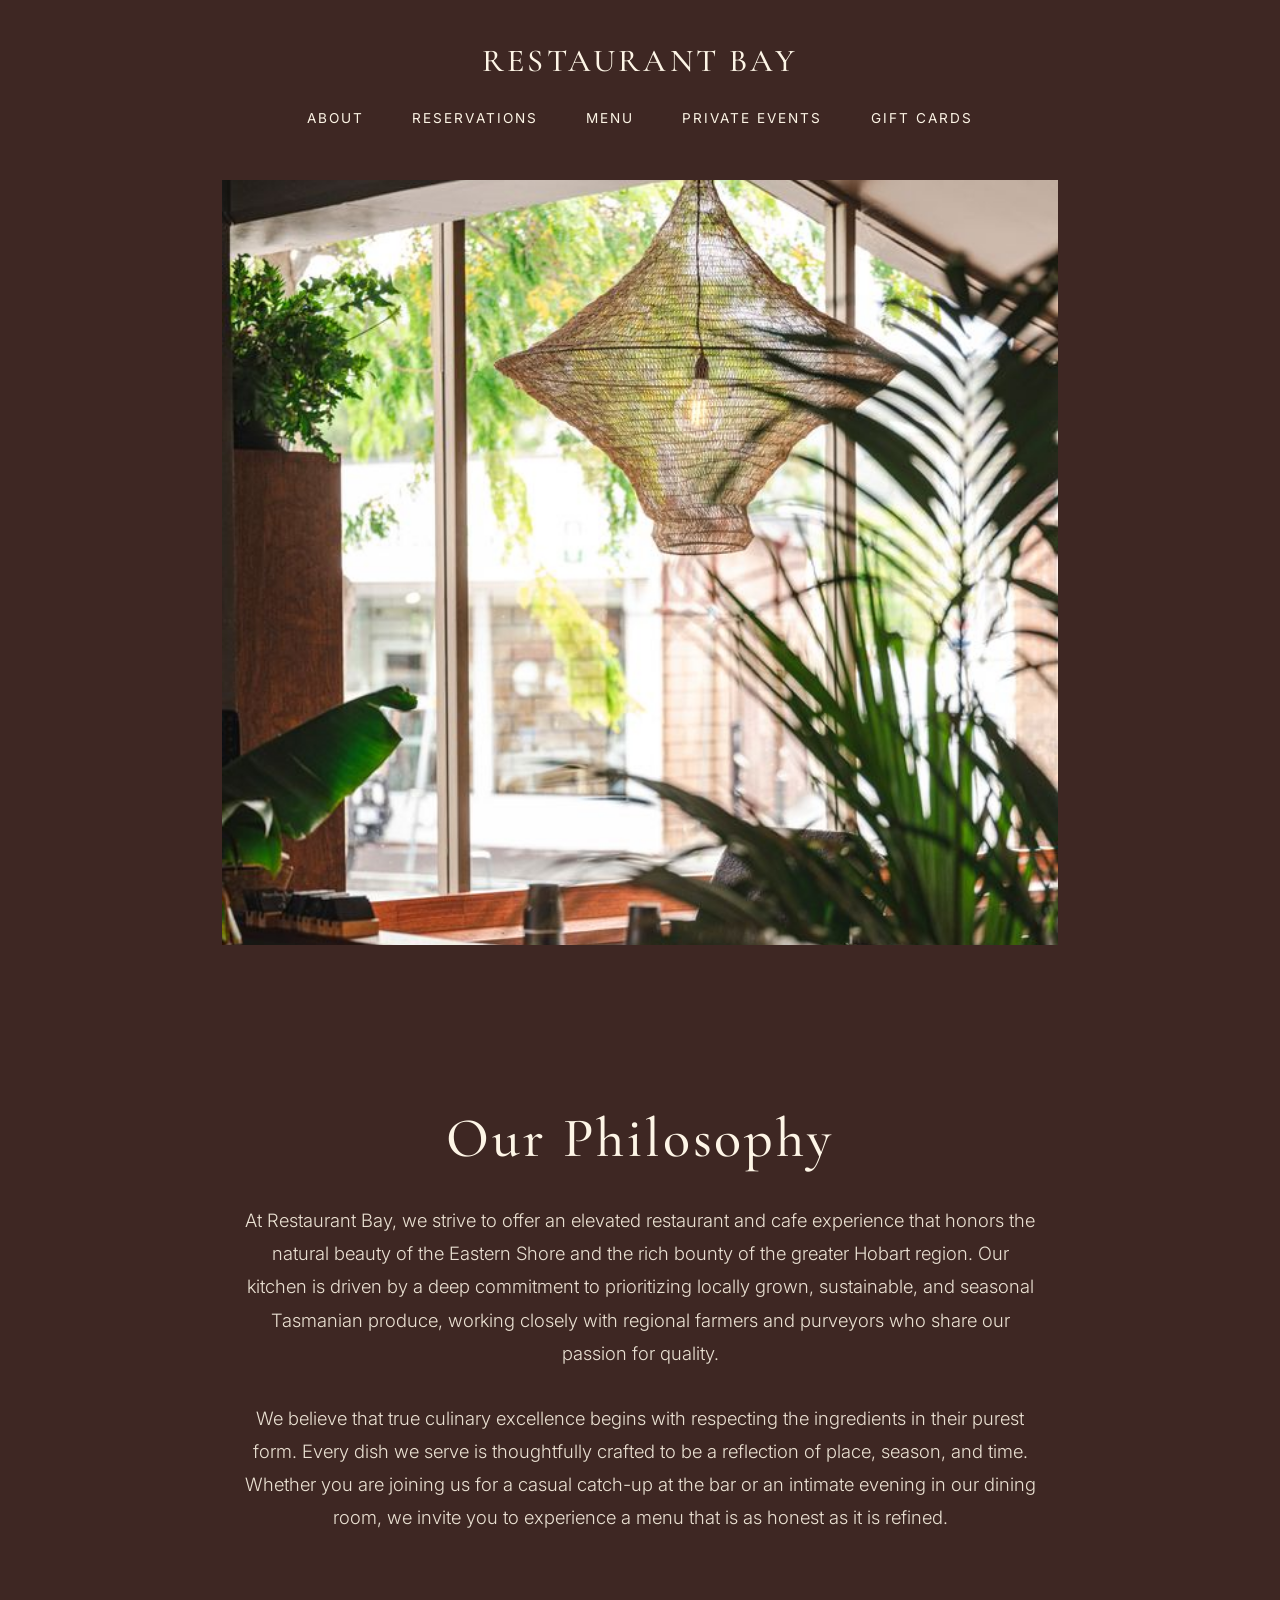
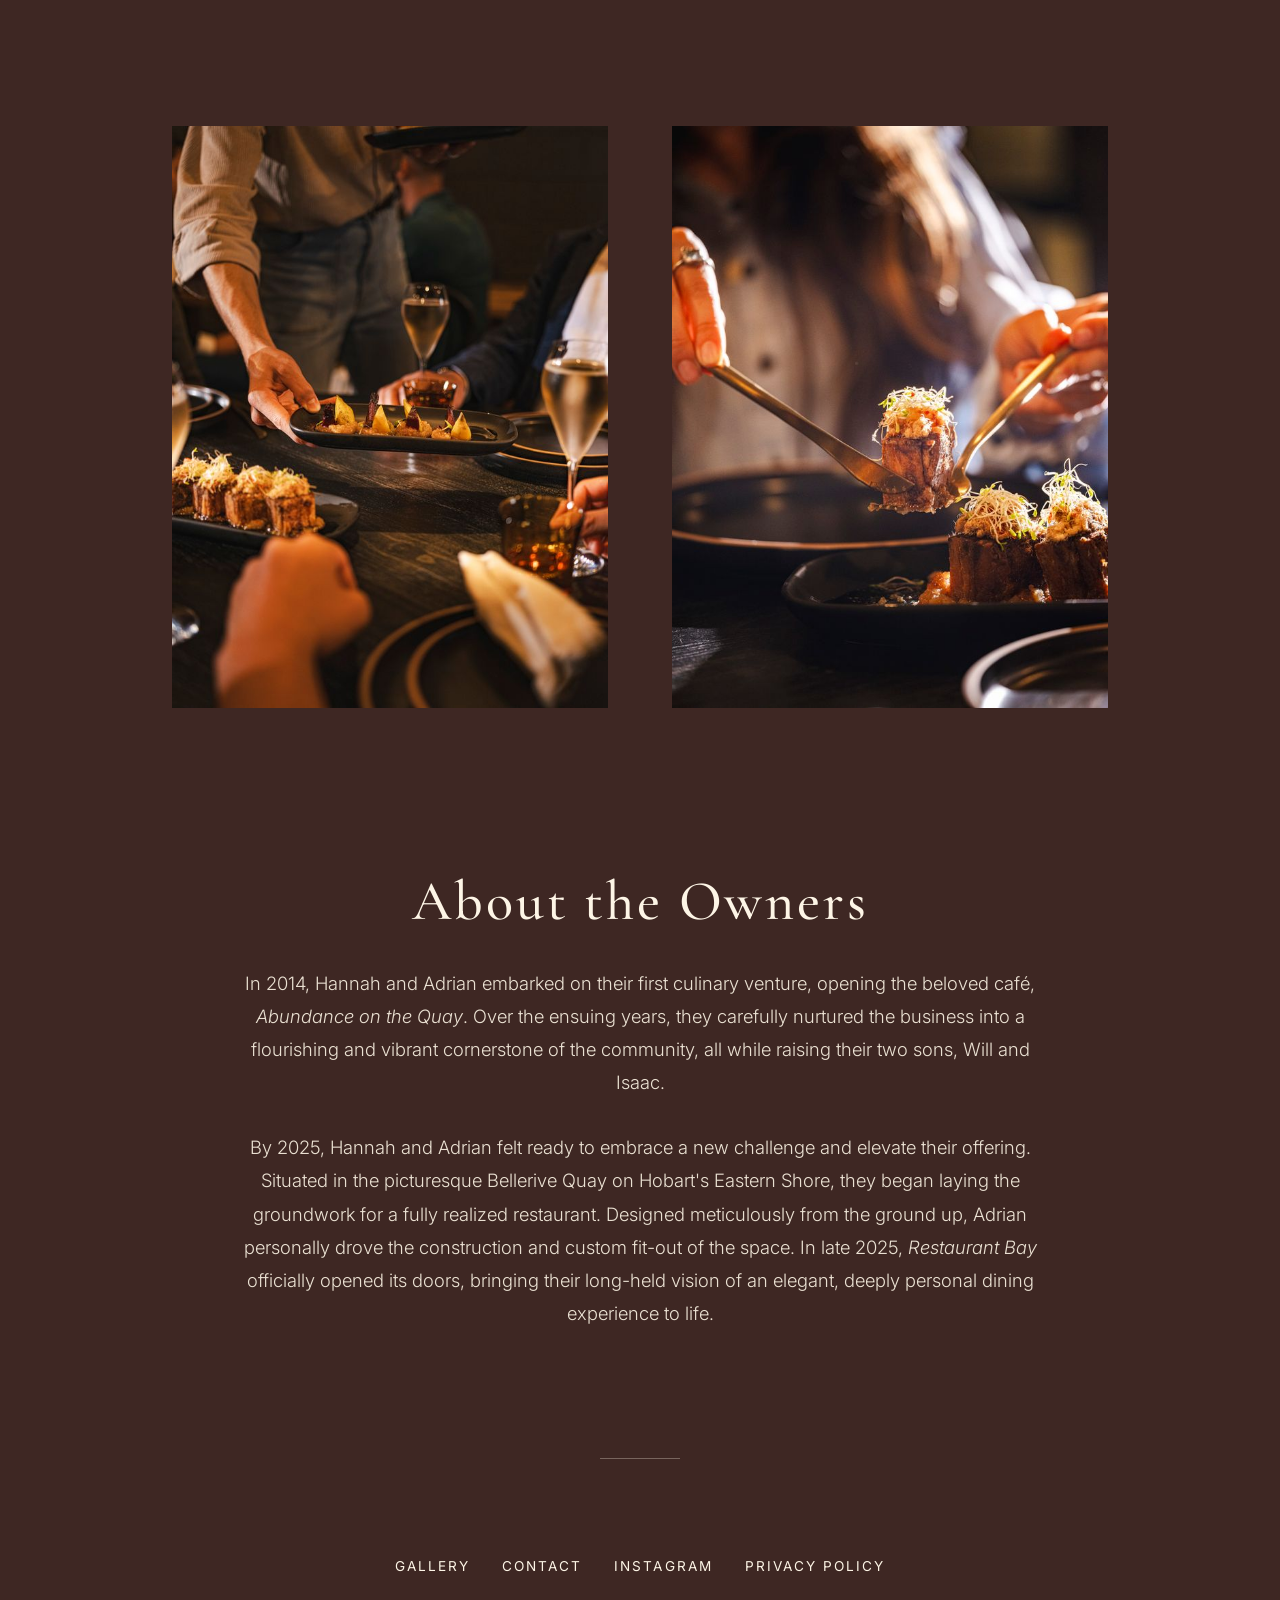
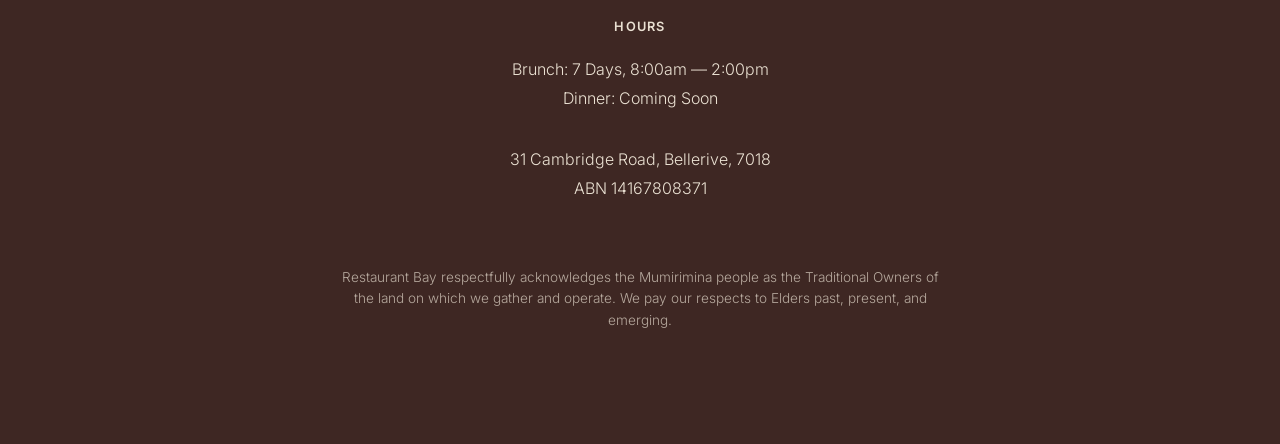
==== index.html @ 5bf1c096 "Add files via upload" ====
<!DOCTYPE html>
<html lang="en">
<head>
    <meta charset="UTF-8">
    <meta name="viewport" content="width=device-width, initial-scale=1.0">
    <title>Restaurant Bay | Cafe & Dining in Bellerive, Hobart</title>
    <meta name="description" content="Restaurant Bay offers an elevated dining and cafe experience on the Eastern Shore. Enjoy seasonal, locally sourced menus at the picturesque Bellerive Quay, Hobart.">
    <meta property="og:title" content="Restaurant Bay">
    <meta property="og:description" content="An elevated modern Australian dining and cafe experience on the Eastern Shore of Hobart.">
    <meta property="og:image" content="https://restaurantbay.com.au/images/hero.jpg">
    <meta property="og:url" content="https://restaurantbay.com.au">
    <meta property="og:type" content="website">
    <link rel="icon" type="image/svg+xml" href="images/favicon.svg">
    <link rel="stylesheet" href="styles.css">
    <link rel="preconnect" href="https://fonts.googleapis.com">
    <link rel="preconnect" href="https://fonts.gstatic.com" crossorigin>
    <link href="https://fonts.googleapis.com/css2?family=Cormorant+Garamond:wght@400;500;600&family=Inter:wght@300;400;600&display=swap" rel="stylesheet">
    <script type="application/ld+json">
    {
      "@context": "https://schema.org",
      "@type": "Restaurant",
      "name": "Restaurant Bay",
      "image": "https://restaurantbay.com.au/images/hero.jpg",
      "url": "https://restaurantbay.com.au",
      "telephone": "+61439941839",
      "address": {
        "@type": "PostalAddress",
        "streetAddress": "31 Cambridge Road",
        "addressLocality": "Bellerive",
        "addressRegion": "TAS",
        "postalCode": "7018",
        "addressCountry": "AU"
      },
      "servesCuisine": "Modern Australian",
      "priceRange": "$$$",
      "openingHoursSpecification": [
        {
          "@type": "OpeningHoursSpecification",
          "dayOfWeek": ["Monday", "Tuesday", "Wednesday", "Thursday", "Friday", "Saturday", "Sunday"],
          "opens": "08:00",
          "closes": "14:00"
        },
        {
          "@type": "OpeningHoursSpecification",
          "dayOfWeek": ["Thursday", "Friday", "Saturday"],
          "opens": "17:30",
          "closes": "21:00"
        }
      ]
    }
    </script>
</head>
<body>
    <header class="navbar fade-in">
        <a href="index.html" class="logo">RESTAURANT BAY</a>
        <nav class="nav-links">
            <a href="index.html#about">ABOUT</a>
            <a href="reservations.html">RESERVATIONS</a>
            <a href="menu.html">MENU</a>
            <a href="private-events.html">PRIVATE EVENTS</a>
            <a href="vouchers.html">GIFT CARDS</a>
        </nav>
    </header>

    <main>
        <section id="hero" class="hero fade-in">
            <img src="images/hero.jpg" alt="Elegant waterfront dining experience at Restaurant Bay in Bellerive, Hobart" class="hero-img">
        </section>

        <section id="about" class="single-column fade-in-up">
            <div class="text-block">
                <h2>Our Philosophy</h2>
                <p>At Restaurant Bay, we strive to offer an elevated restaurant and cafe experience that honors the natural beauty of the Eastern Shore and the rich bounty of the greater Hobart region. Our kitchen is driven by a deep commitment to prioritizing locally grown, sustainable, and seasonal Tasmanian produce, working closely with regional farmers and purveyors who share our passion for quality.</p>
                <p>We believe that true culinary excellence begins with respecting the ingredients in their purest form. Every dish we serve is thoughtfully crafted to be a reflection of place, season, and time. Whether you are joining us for a casual catch-up at the bar or an intimate evening in our dining room, we invite you to experience a menu that is as honest as it is refined.</p>
            </div>
        </section>

        <section class="image-break fade-in-up">
            <img src="images/about1.jpg" alt="Warm and inviting dining room interior at Restaurant Bay on the Eastern Shore" class="portrait-img">
            <img src="images/about2.jpg" alt="Close up detail of beautifully plated modern Australian cuisine at Restaurant Bay" class="portrait-img">
        </section>

        <section id="about-owners" class="single-column fade-in-up">
            <div class="text-block">
                <h2>About the Owners</h2>
                <p>In 2014, Hannah and Adrian embarked on their first culinary venture, opening the beloved café, <em>Abundance on the Quay</em>. Over the ensuing years, they carefully nurtured the business into a flourishing and vibrant cornerstone of the community, all while raising their two sons, Will and Isaac.</p>
                <p>By 2025, Hannah and Adrian felt ready to embrace a new challenge and elevate their offering. Situated in the picturesque Bellerive Quay on Hobart's Eastern Shore, they began laying the groundwork for a fully realized restaurant. Designed meticulously from the ground up, Adrian personally drove the construction and custom fit-out of the space. In late 2025, <em>Restaurant Bay</em> officially opened its doors, bringing their long-held vision of an elegant, deeply personal dining experience to life.</p>
                
            </div>
        </section>

    </main>

    <footer id="contact" class="footer fade-in-up">
        <div class="footer-minimal">
            <nav class="footer-nav">
                <a href="gallery.html">Gallery</a>
                <a href="contact.html">Contact</a>
                <a href="https://www.instagram.com/bay_by_abundance/" target="_blank">Instagram</a>
                <a href="privacy.html">Privacy Policy</a>
            </nav>
            <div style="margin-bottom: 2rem;">
                <p><strong>Hours</strong></p>
                <p>Brunch: 7 Days, 8:00am — 2:00pm<br>
                Dinner: Coming Soon</p>
            </div>
            <p>31 Cambridge Road, Bellerive, 7018<br>
            ABN 14167808371</p>
            <p style="margin-top: 4rem; font-size: 0.85rem; opacity: 0.7; max-width: 600px; margin-left: auto; margin-right: auto; line-height: 1.6;">Restaurant Bay respectfully acknowledges the Mumirimina people as the Traditional Owners of the land on which we gather and operate. We pay our respects to Elders past, present, and emerging.</p>
        </div>
    </footer>

    <script src="script.js"></script>
</body>
</html>
---- styles.css ----
:root {
    --bg-color: #3e2723; /* Chocolate brown */
    --text-color: #fdf5e6; /* Warm cream/beige */
    --font-family-body: 'Inter', sans-serif;
    --font-family-heading: 'Cormorant Garamond', serif;
    --transition-speed: 0.3s;
}

* {
    margin: 0;
    padding: 0;
    box-sizing: border-box;
}

body {
    background-color: var(--bg-color);
    color: var(--text-color);
    font-family: var(--font-family-body);
    line-height: 1.8;
    -webkit-font-smoothing: antialiased;
    -moz-osx-font-smoothing: grayscale;
}

a {
    color: var(--text-color);
    text-decoration: none;
    position: relative;
}

/* Typography */
h1, h2, h3, h4, .logo {
    font-family: var(--font-family-heading);
    font-weight: 500;
    letter-spacing: 0.05em;
    margin-bottom: 2rem;
}

.logo {
    font-size: 2rem;
    margin-bottom: 1rem;
    letter-spacing: 0.1em;
    text-transform: uppercase;
}

h2 {
    font-size: 3.5rem;
    line-height: 1.2;
}

h3 {
    font-size: 2rem;
}

p {
    margin-bottom: 2rem;
    font-size: 1.15rem;
    font-weight: 300;
    color: rgba(253, 245, 230, 0.9);
}

/* Navbar */
.navbar {
    display: flex;
    flex-direction: column;
    align-items: center;
    justify-content: center;
    padding: 2rem 4rem;
    position: absolute;
    top: 0;
    width: 100%;
    z-index: 100;
    background: transparent;
}

.nav-links {
    display: flex;
    gap: 3rem;
}

.nav-links a {
    font-size: 0.85rem;
    letter-spacing: 0.15em;
    text-transform: uppercase;
    font-weight: 400;
}

.nav-links a::after {
    content: '';
    position: absolute;
    width: 0;
    height: 1px;
    bottom: -4px;
    left: 0;
    background-color: var(--text-color);
    transition: width var(--transition-speed) ease;
}

.nav-links a:hover::after {
    width: 100%;
}

/* Hero Section */
.hero {
    padding-top: 180px;
    display: flex;
    align-items: center;
    justify-content: center;
    position: relative;
    padding-bottom: 4rem;
}

.hero-img {
    width: 100%;
    max-width: 900px;
    height: 85vh;
    object-fit: cover;
    object-position: center 15%;
    padding: 0 2rem;
}

/* Single Column Layout (Gimlet Style) */
.single-column {
    padding: 6rem 2rem;
    display: flex;
    justify-content: center;
    text-align: center;
}

.text-block {
    max-width: 800px;
    width: 100%;
}

/* Menu Layout */
.menu-section {
    max-width: 800px;
    margin: 5rem auto;
    text-align: left;
}

.menu-category-title {
    text-align: center;
    font-size: 2.2rem;
    margin-bottom: 3rem;
    letter-spacing: 0.1em;
    font-weight: 400;
}

.menu-item {
    margin-bottom: 2rem;
}

.menu-item-header {
    display: flex;
    justify-content: space-between;
    align-items: baseline;
    border-bottom: 1px dotted rgba(253, 245, 230, 0.3);
    margin-bottom: 0.5rem;
    padding-bottom: 0.2rem;
}

.menu-item-title {
    font-family: 'Cormorant Garamond', serif;
    font-size: 1.4rem;
    font-weight: 500;
}

.menu-item-price {
    font-family: 'Inter', sans-serif;
    font-size: 1.1rem;
}

.menu-item-desc {
    font-size: 0.95rem;
    opacity: 0.8;
    margin: 0;
    line-height: 1.5;
}

.menu-sides {
    margin-top: 4rem;
    text-align: center;
    font-size: 0.95rem;
    opacity: 0.8;
    line-height: 1.8;
}

/* Image Breaks */
.image-break {
    display: grid;
    grid-template-columns: 1fr 1fr;
    gap: 4rem;
    max-width: 1000px;
    margin: 0 auto;
    padding: 4rem 2rem;
}

.portrait-img {
    width: 100%;
    aspect-ratio: 3 / 4;
    object-fit: cover;
    display: block;
}

/* Centered Sections */
.centered-section {
    padding: 8rem 2rem;
    text-align: center;
    max-width: 800px;
    margin: 0 auto;
}

/* Contact Block */
.contact-block {
    margin-top: 4rem;
}

/* Button */
.btn {
    display: inline-block;
    padding: 1rem 3rem;
    border: 1px solid var(--text-color);
    text-transform: uppercase;
    letter-spacing: 0.15em;
    font-size: 0.85rem;
    transition: all var(--transition-speed) ease;
    margin-top: 2rem;
    font-family: var(--font-family-body);
}

.btn:hover {
    background-color: var(--text-color);
    color: var(--bg-color);
}

/* Footer */
.footer {
    padding: 6rem 2rem;
    text-align: center;
    position: relative;
}

.footer::before {
    content: '';
    position: absolute;
    top: 0;
    left: 50%;
    transform: translateX(-50%);
    width: 80px;
    height: 1px;
    background-color: rgba(253, 245, 230, 0.3);
}

.footer-minimal {
    max-width: 800px;
    margin: 0 auto;
}

.footer-minimal p {
    font-size: 1rem;
    margin-bottom: 1rem;
}

.footer-minimal strong {
    font-weight: 600;
    text-transform: uppercase;
    font-size: 0.8rem;
    letter-spacing: 0.1em;
}

.social-links-footer {
    margin-top: 3rem;
}

.social-links-footer a {
    text-transform: uppercase;
    letter-spacing: 0.15em;
    font-size: 0.85rem;
}

.footer-nav {
    display: flex;
    justify-content: center;
    gap: 2rem;
    margin-bottom: 2rem;
    flex-wrap: wrap;
}

.footer-nav a {
    text-transform: uppercase;
    letter-spacing: 0.15em;
    font-size: 0.85rem;
    font-weight: 400;
}

.footer-nav a::after {
    content: '';
    position: absolute;
    width: 0;
    height: 1px;
    bottom: -4px;
    left: 0;
    background-color: var(--text-color);
    transition: width var(--transition-speed) ease;
}

.footer-nav a:hover::after {
    width: 100%;
}

/* Gallery Grid */
.gallery-grid {
    display: grid;
    grid-template-columns: repeat(auto-fill, minmax(300px, 1fr));
    gap: 2rem;
    padding: 2rem;
    max-width: 1200px;
    margin: 0 auto;
}

.gallery-item {
    width: 100%;
    aspect-ratio: 1 / 1;
    object-fit: cover;
    transition: transform var(--transition-speed) ease;
    cursor: pointer;
}

.gallery-item:hover {
    transform: scale(1.02);
}

/* Map Container */
.map-container {
    width: 100%;
    height: 400px;
    margin-top: 3rem;
    border: 1px solid rgba(253, 245, 230, 0.2);
}

.map-container iframe {
    width: 100%;
    height: 100%;
    border: none;
}

/* Animations */
.fade-in {
    opacity: 0;
    animation: fadeIn 1.5s ease forwards;
}

.fade-in-up {
    opacity: 0;
    transform: translateY(30px);
    transition: opacity 1.2s ease, transform 1.2s ease;
}

.fade-in-up.visible {
    opacity: 1;
    transform: translateY(0);
}

@keyframes fadeIn {
    from { opacity: 0; }
    to { opacity: 1; }
}

/* Landscape Image */
.landscape-img {
    width: 100%;
    max-height: 60vh;
    object-fit: contain;
    max-width: 800px;
    margin: 3rem auto;
    display: block;
}

/* Modal Popup */
.modal {
    display: none;
    position: fixed;
    top: 0;
    left: 0;
    width: 100%;
    height: 100%;
    background-color: rgba(0, 0, 0, 0.8);
    z-index: 1000;
    justify-content: center;
    align-items: center;
}

.modal.active {
    display: flex;
    animation: fadeIn 0.3s ease;
}

.modal-content {
    background-color: var(--bg-color);
    padding: 2rem;
    width: 90%;
    max-width: 600px;
    border: 1px solid rgba(253, 245, 230, 0.2);
    position: relative;
    max-height: 90vh;
    overflow-y: auto;
}

.close-modal {
    position: absolute;
    top: 1rem;
    right: 1.5rem;
    font-size: 2rem;
    color: var(--text-color);
    cursor: pointer;
    font-family: var(--font-family-body);
}

/* Form Styles */
.custom-form {
    max-width: 600px;
    margin: 3rem auto;
    text-align: left;
}

.form-group {
    margin-bottom: 2rem;
}

.form-group label {
    display: block;
    margin-bottom: 0.5rem;
    font-size: 0.9rem;
    letter-spacing: 0.05em;
    text-transform: uppercase;
}

.form-control {
    width: 100%;
    padding: 1rem;
    background: transparent;
    border: 1px solid rgba(253, 245, 230, 0.3);
    color: var(--text-color);
    font-family: var(--font-family-body);
    font-size: 1rem;
    transition: border-color var(--transition-speed) ease;
}

.form-control:focus {
    outline: none;
    border-color: var(--text-color);
}

.form-control::placeholder {
    color: rgba(253, 245, 230, 0.4);
}

select.form-control {
    appearance: none;
    -webkit-appearance: none;
    -moz-appearance: none;
    background-image: url('data:image/svg+xml;utf8,<svg fill="%23fdf5e6" height="24" viewBox="0 0 24 24" width="24" xmlns="http://www.w3.org/2000/svg"><path d="M7 10l5 5 5-5z"/><path d="M0 0h24v24H0z" fill="none"/></svg>');
    background-repeat: no-repeat;
    background-position: right 1rem center;
}

select.form-control option {
    background-color: #3e2723;
    color: #fdf5e6;
}

/* Responsive Design */
@media (max-width: 900px) {
    h2 {
        font-size: 2.5rem;
    }
    
    .single-column {
        padding: 6rem 1.5rem;
    }
    
    .image-break {
        grid-template-columns: 1fr;
        padding: 2rem 1.5rem;
        gap: 2rem;
    }

    .navbar {
        padding: 1.5rem 1rem;
    }

    .logo {
        font-size: 1.6rem;
        margin-bottom: 0.8rem;
    }

    .nav-links {
        gap: 0.8rem 1.2rem;
        flex-wrap: wrap;
        justify-content: center;
    }

    .nav-links a {
        font-size: 0.75rem;
        letter-spacing: 0.1em;
    }
}
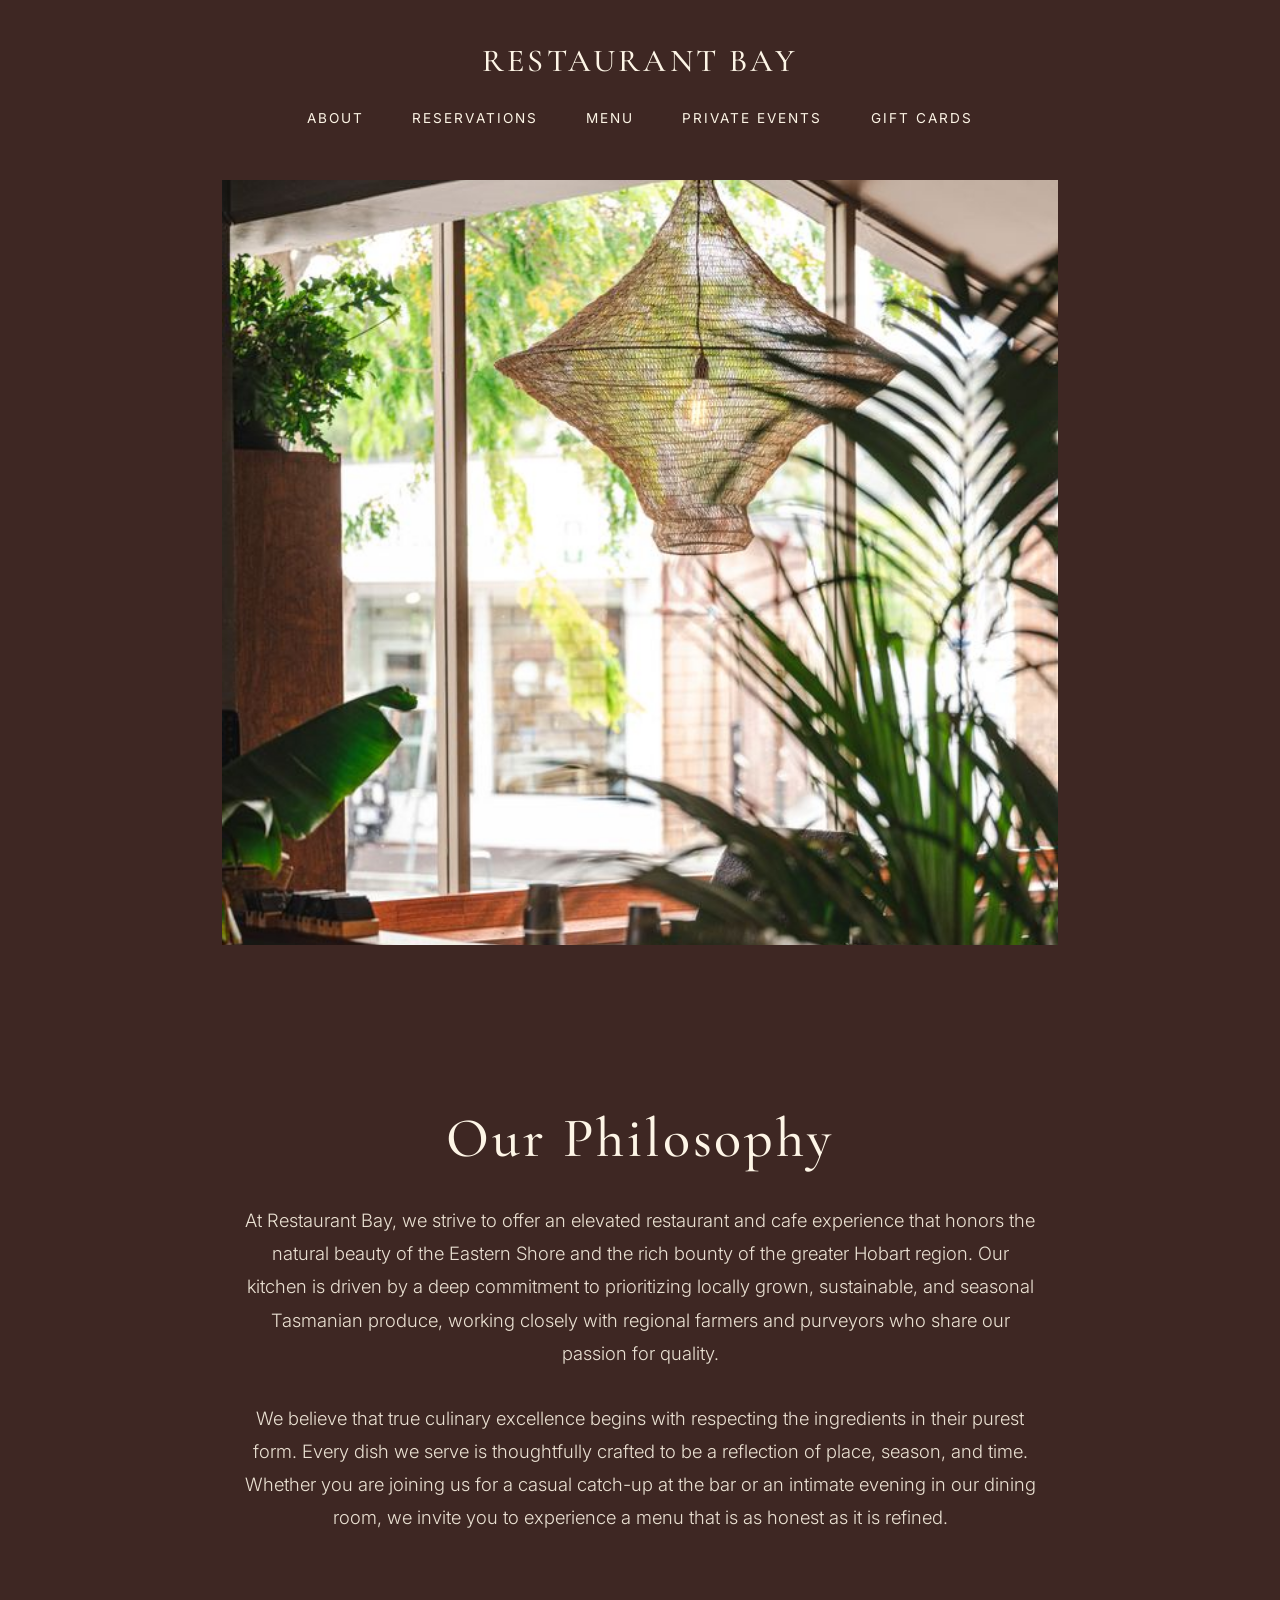
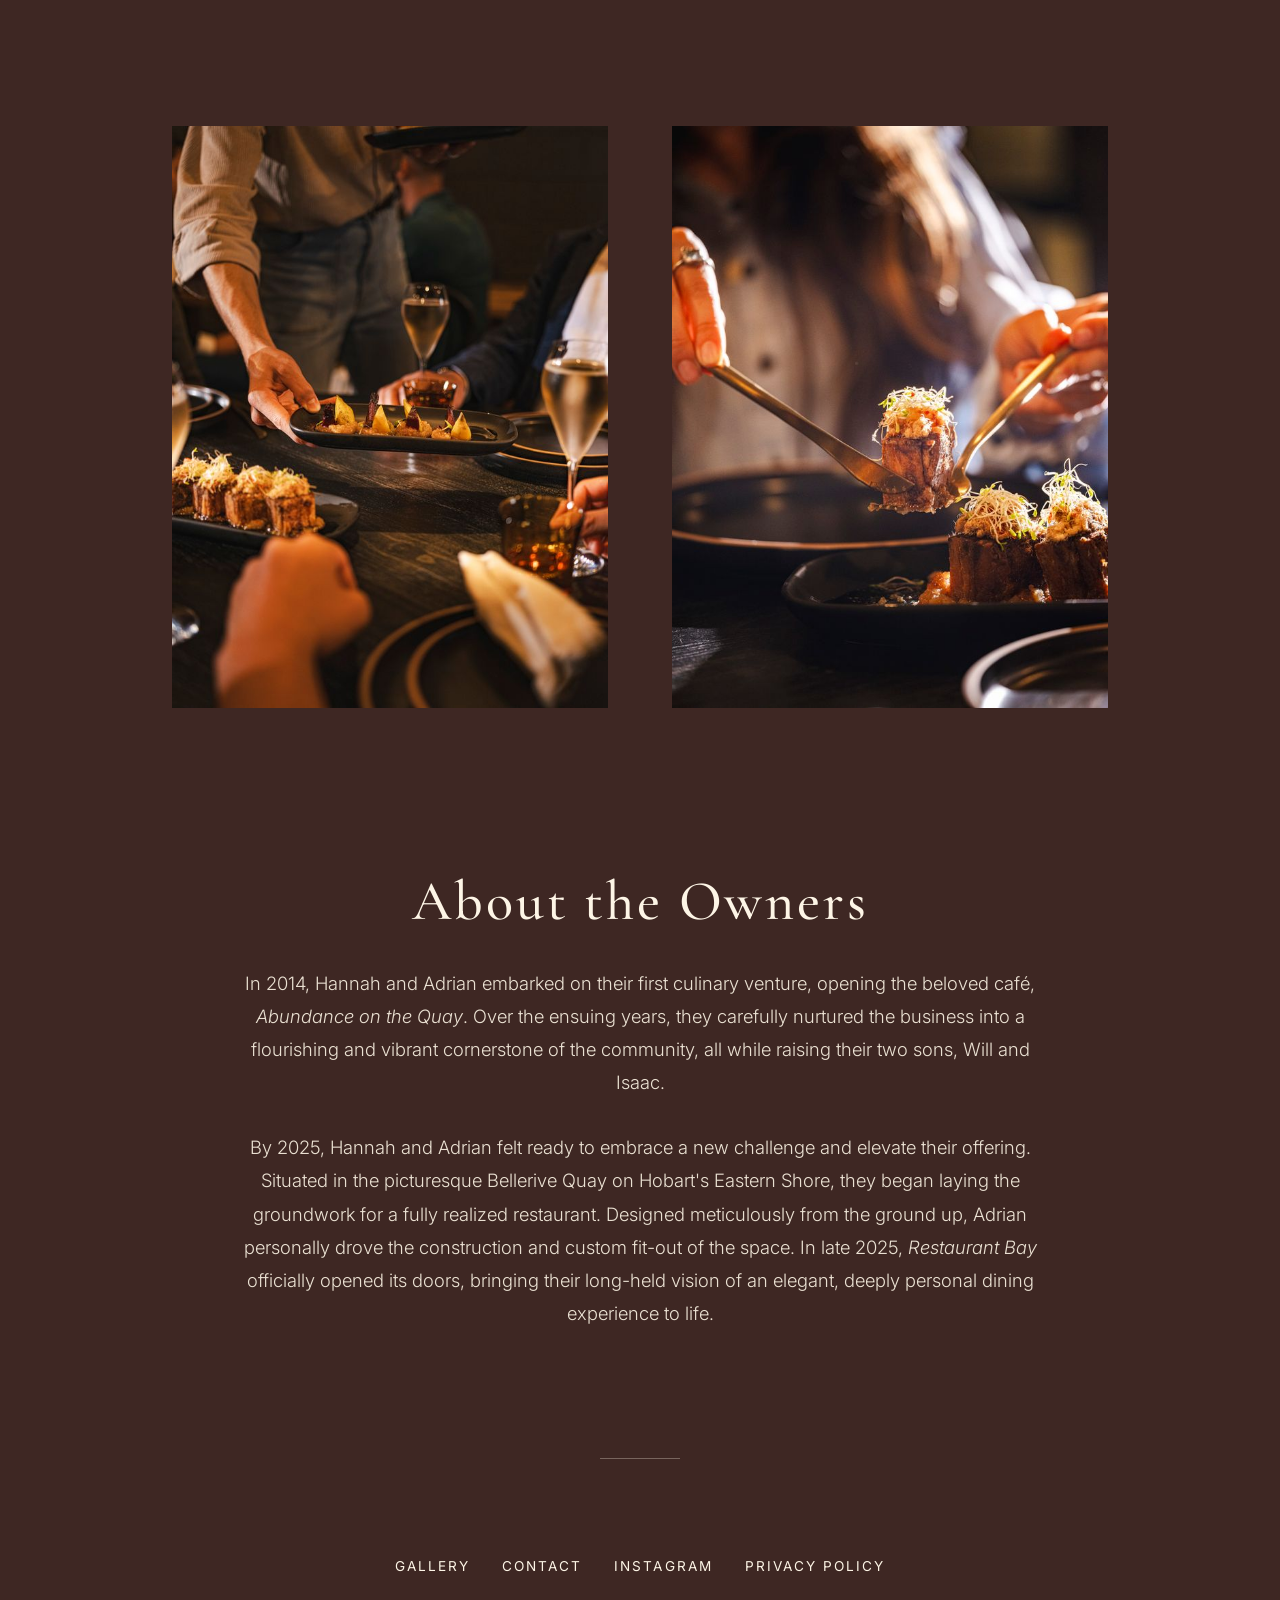
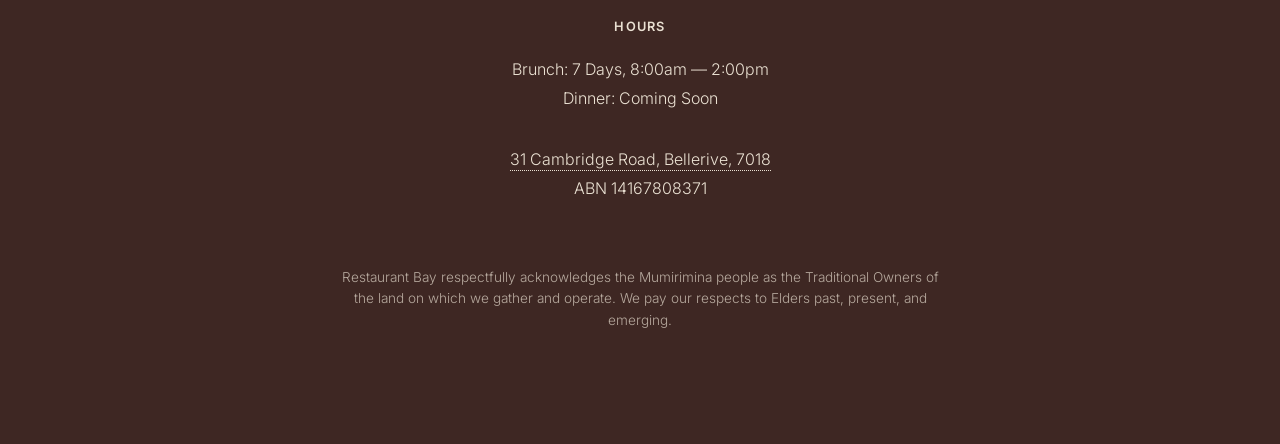
==== commit b47d6a1b: "Add files via upload" ====
--- a/index.html
+++ b/index.html
@@ -2,8 +2,9 @@
 <html lang="en">
 <head>
     <meta charset="UTF-8">
-    <meta name="viewport" content="width=device-width, initial-scale=1.0">
     <title>Restaurant Bay | Cafe & Dining in Bellerive, Hobart</title>
+    <link rel="canonical" href="https://restaurantbay.com.au/">
+    <link rel="preload" as="image" href="images/hero.jpg">
     <meta name="description" content="Restaurant Bay offers an elevated dining and cafe experience on the Eastern Shore. Enjoy seasonal, locally sourced menus at the picturesque Bellerive Quay, Hobart.">
     <meta property="og:title" content="Restaurant Bay">
     <meta property="og:description" content="An elevated modern Australian dining and cafe experience on the Eastern Shore of Hobart.">
@@ -15,6 +16,15 @@
     <link rel="preconnect" href="https://fonts.googleapis.com">
     <link rel="preconnect" href="https://fonts.gstatic.com" crossorigin>
     <link href="https://fonts.googleapis.com/css2?family=Cormorant+Garamond:wght@400;500;600&family=Inter:wght@300;400;600&display=swap" rel="stylesheet">
+    <!-- Google tag (gtag.js) -->
+    <script async src="https://www.googletagmanager.com/gtag/js?id=G-ELLNGBX186"></script>
+    <script>
+      window.dataLayer = window.dataLayer || [];
+      function gtag(){dataLayer.push(arguments);}
+      gtag('js', new Date());
+
+      gtag('config', 'G-ELLNGBX186');
+    </script>
     <script type="application/ld+json">
     {
       "@context": "https://schema.org",
@@ -76,8 +86,8 @@
         </section>
 
         <section class="image-break fade-in-up">
-            <img src="images/about1.jpg" alt="Warm and inviting dining room interior at Restaurant Bay on the Eastern Shore" class="portrait-img">
-            <img src="images/about2.jpg" alt="Close up detail of beautifully plated modern Australian cuisine at Restaurant Bay" class="portrait-img">
+            <img src="images/about1.jpg" alt="Warm and inviting dining room interior at Restaurant Bay on the Eastern Shore" class="portrait-img" loading="lazy">
+            <img src="images/about2.jpg" alt="Close up detail of beautifully plated modern Australian cuisine at Restaurant Bay" class="portrait-img" loading="lazy">
         </section>
 
         <section id="about-owners" class="single-column fade-in-up">
@@ -104,7 +114,7 @@
                 <p>Brunch: 7 Days, 8:00am — 2:00pm<br>
                 Dinner: Coming Soon</p>
             </div>
-            <p>31 Cambridge Road, Bellerive, 7018<br>
+            <p><a href="https://www.google.com/maps/search/?api=1&query=31+Cambridge+Road,+Bellerive,+TAS+7018" target="_blank" style="color: inherit; text-decoration: none; border-bottom: 1px dotted currentColor; padding-bottom: 1px; transition: opacity 0.2s;" onmouseover="this.style.opacity='0.7'" onmouseout="this.style.opacity='1'">31 Cambridge Road, Bellerive, 7018</a><br>
             ABN 14167808371</p>
             <p style="margin-top: 4rem; font-size: 0.85rem; opacity: 0.7; max-width: 600px; margin-left: auto; margin-right: auto; line-height: 1.6;">Restaurant Bay respectfully acknowledges the Mumirimina people as the Traditional Owners of the land on which we gather and operate. We pay our respects to Elders past, present, and emerging.</p>
         </div>
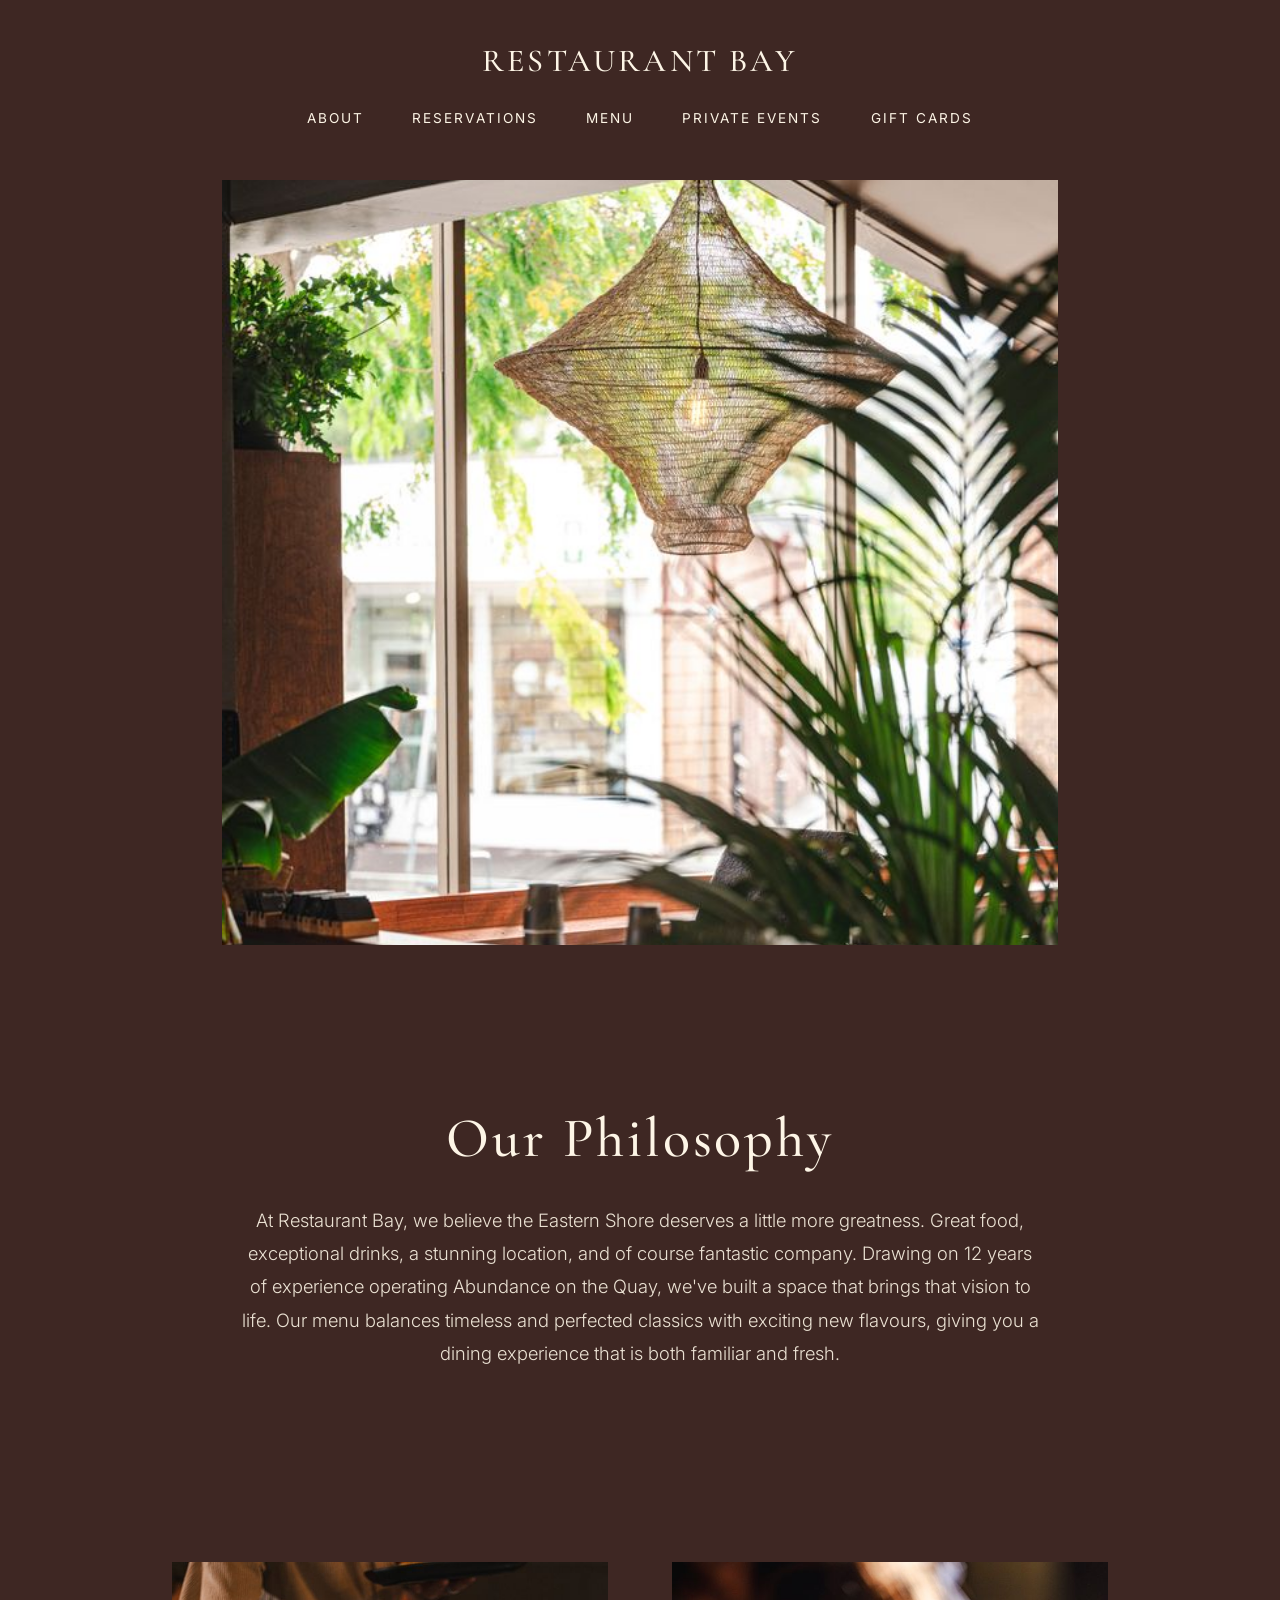
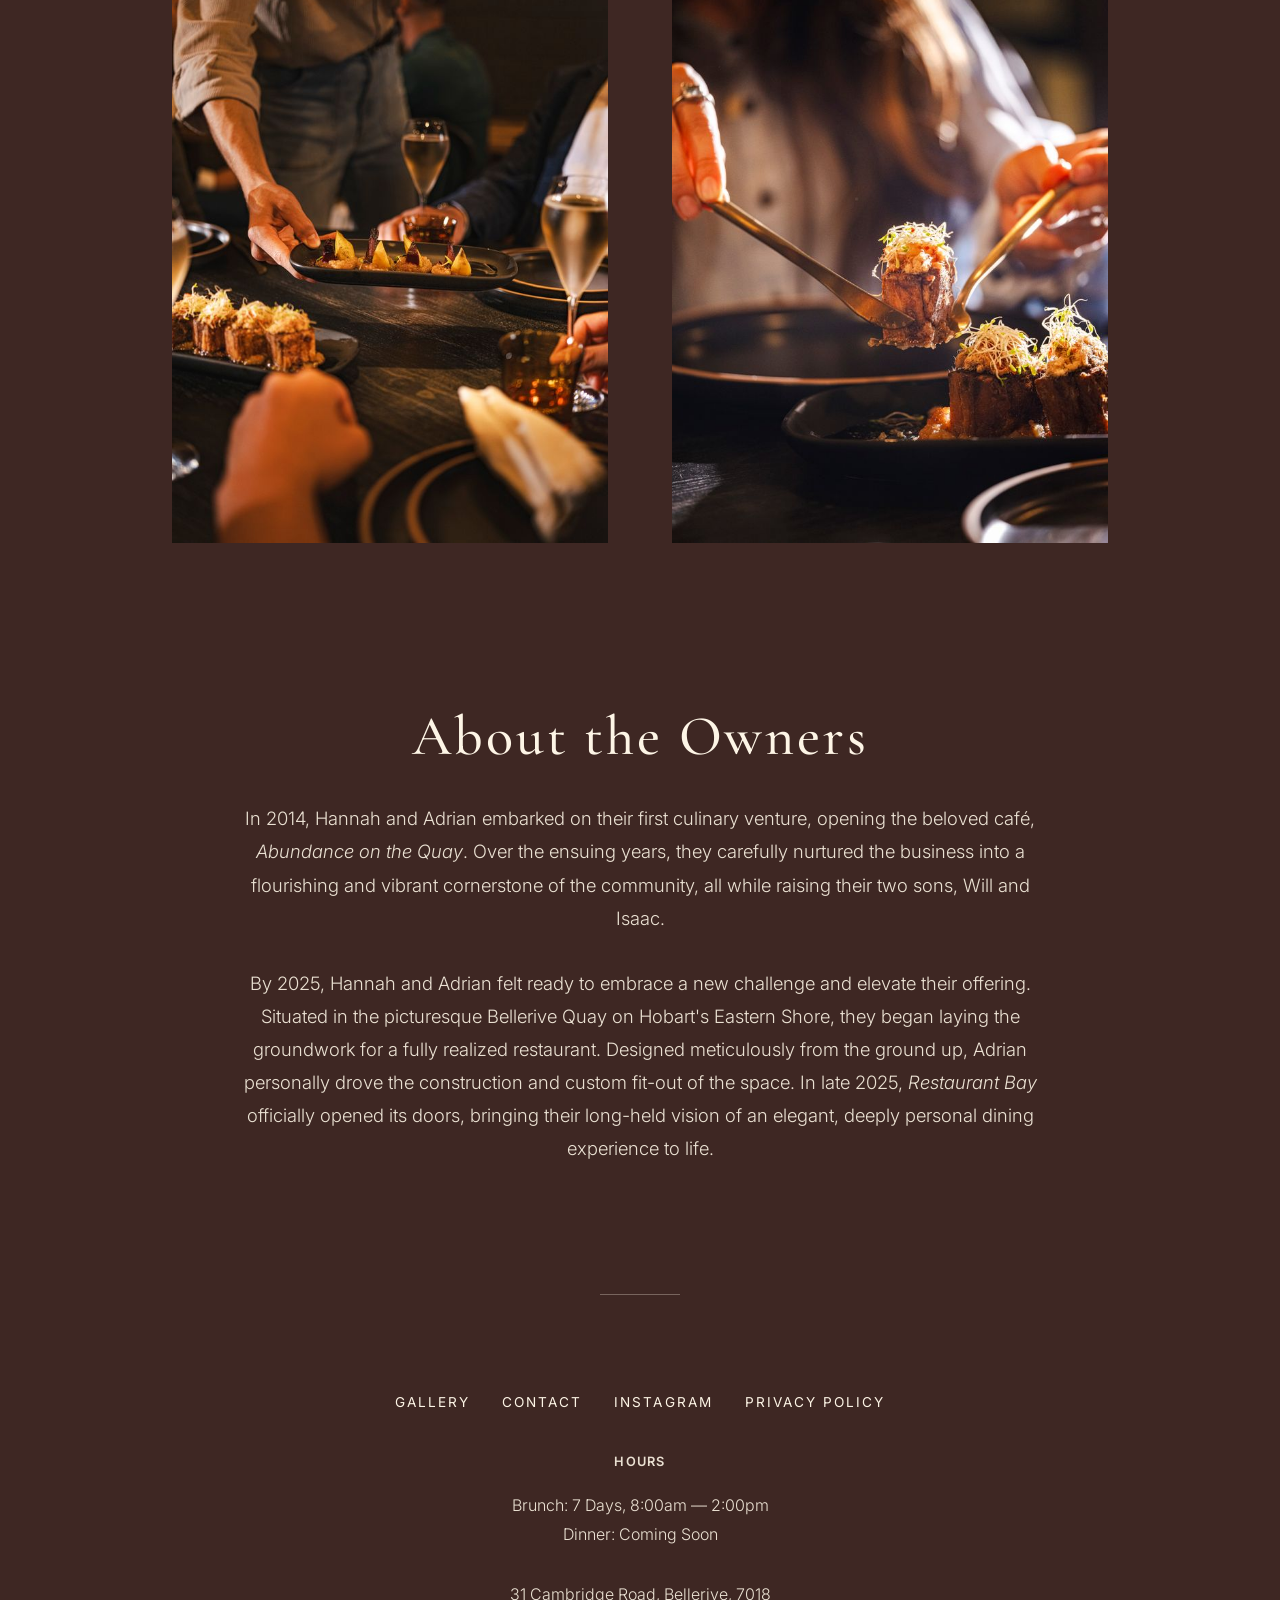
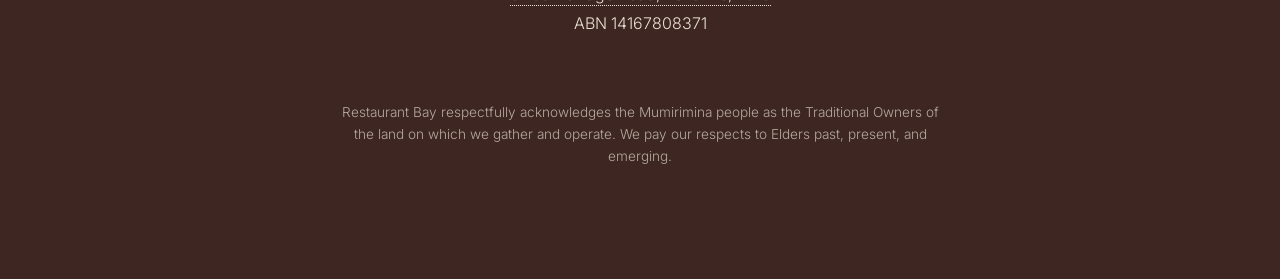
==== commit 4f0f37c6: "Add files via upload" ====
--- a/index.html
+++ b/index.html
@@ -80,8 +80,7 @@
         <section id="about" class="single-column fade-in-up">
             <div class="text-block">
                 <h2>Our Philosophy</h2>
-                <p>At Restaurant Bay, we strive to offer an elevated restaurant and cafe experience that honors the natural beauty of the Eastern Shore and the rich bounty of the greater Hobart region. Our kitchen is driven by a deep commitment to prioritizing locally grown, sustainable, and seasonal Tasmanian produce, working closely with regional farmers and purveyors who share our passion for quality.</p>
-                <p>We believe that true culinary excellence begins with respecting the ingredients in their purest form. Every dish we serve is thoughtfully crafted to be a reflection of place, season, and time. Whether you are joining us for a casual catch-up at the bar or an intimate evening in our dining room, we invite you to experience a menu that is as honest as it is refined.</p>
+                <p>At Restaurant Bay, we believe the Eastern Shore deserves a little more greatness. Great food, exceptional drinks, a stunning location, and of course fantastic company. Drawing on 12 years of experience operating Abundance on the Quay, we've built a space that brings that vision to life. Our menu balances timeless and perfected classics with exciting new flavours, giving you a dining experience that is both familiar and fresh.</p>
             </div>
         </section>
 
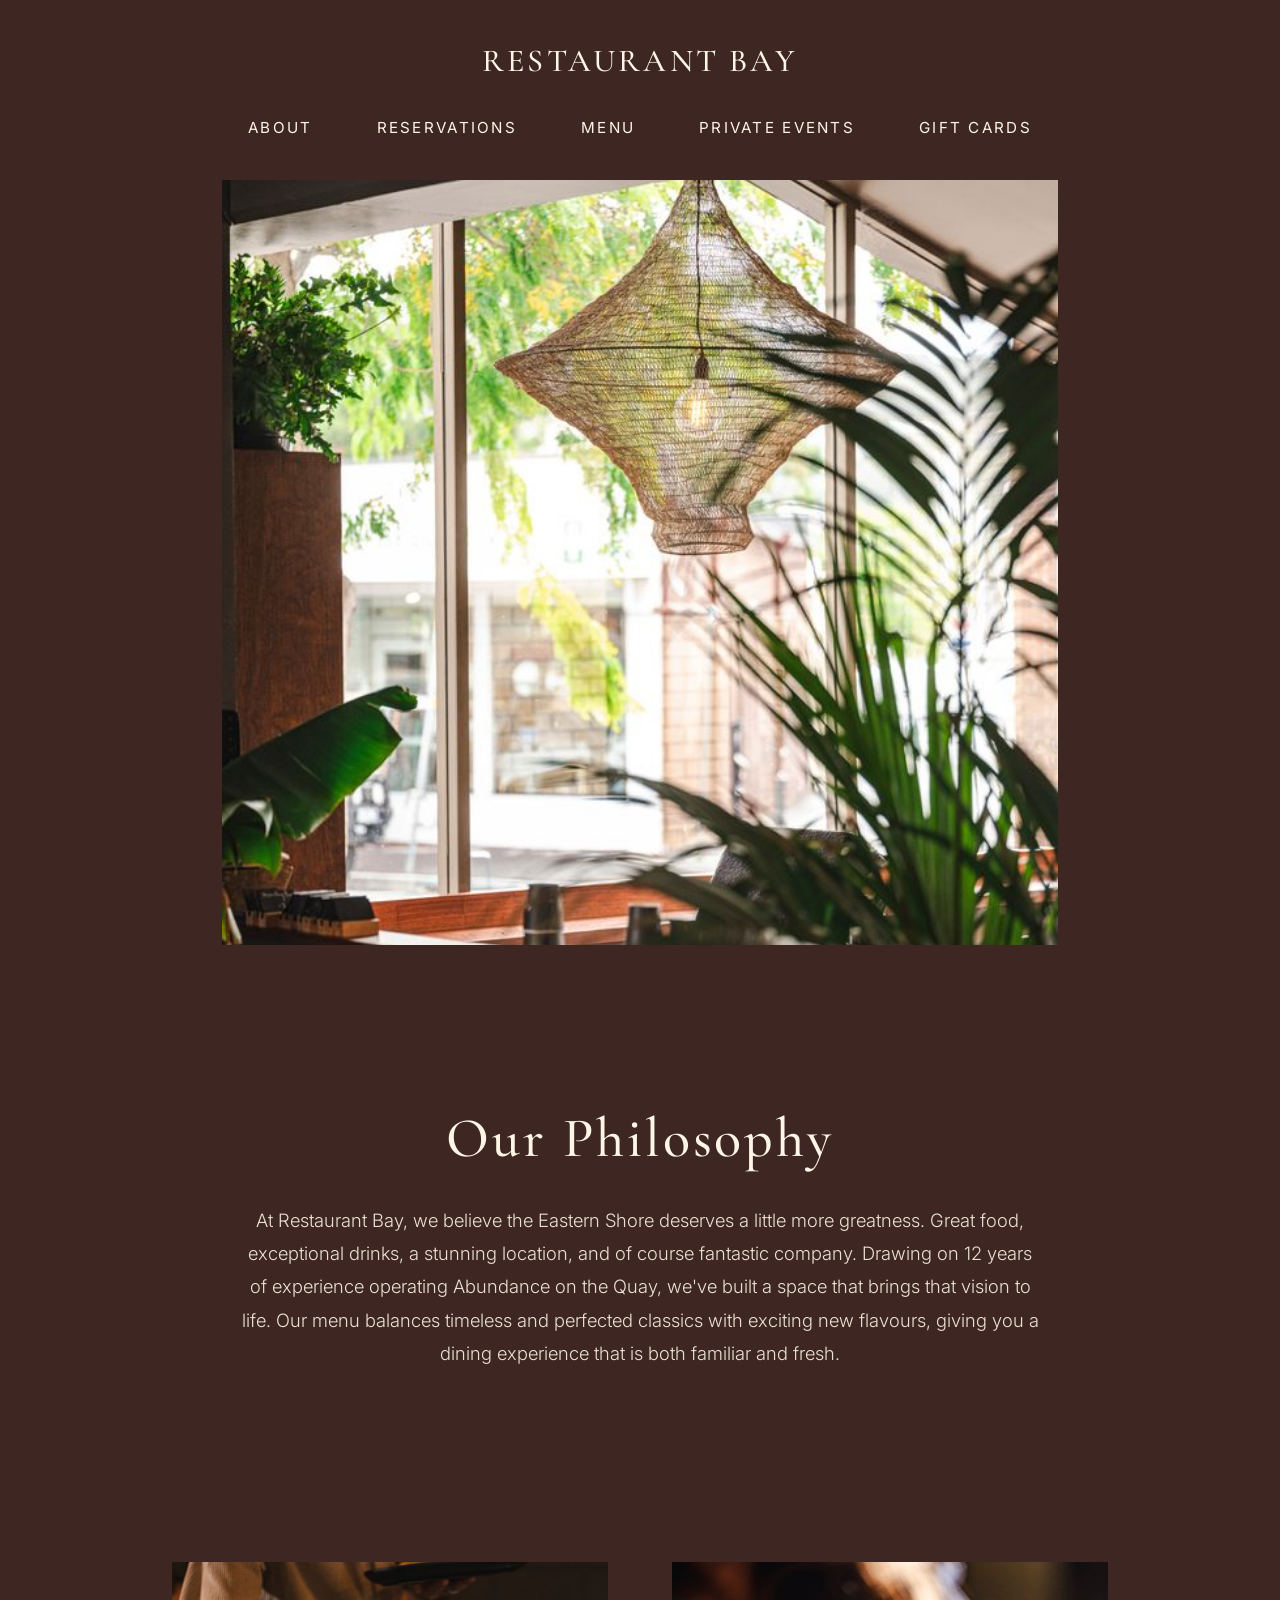
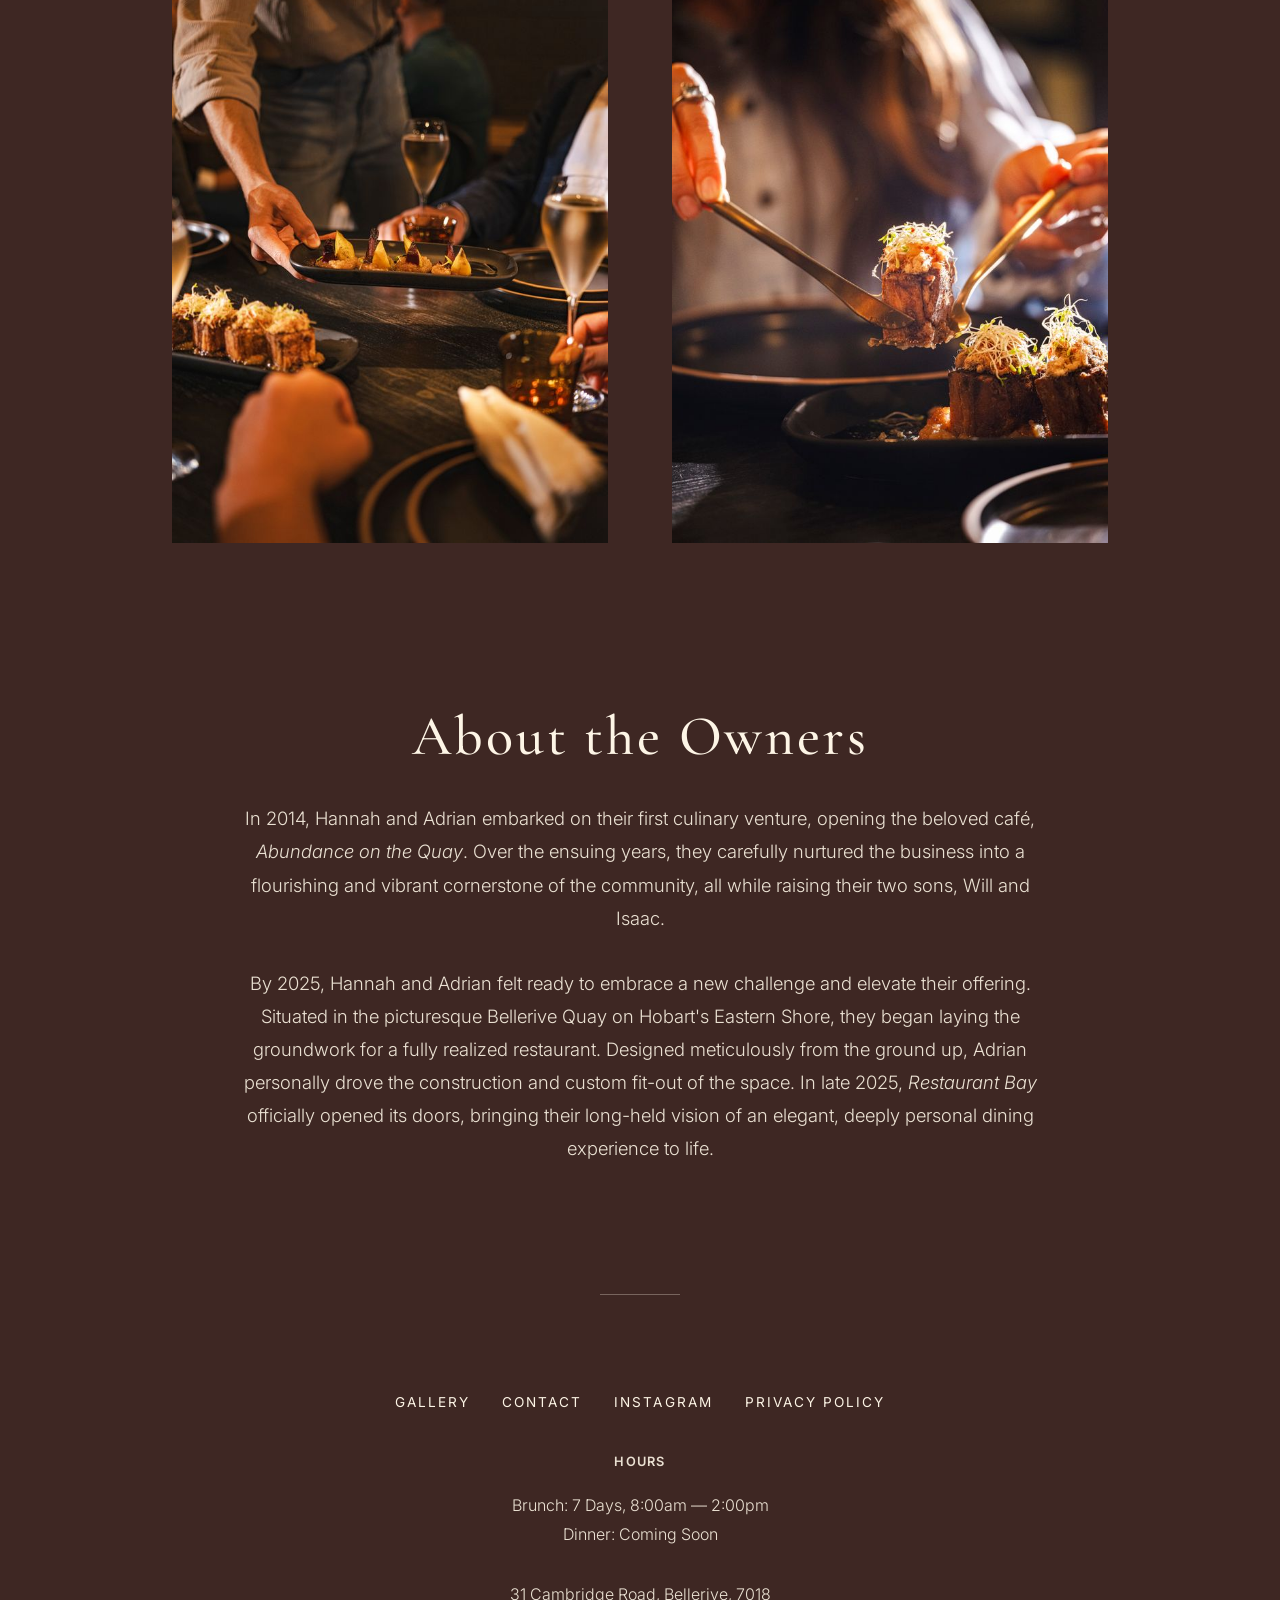
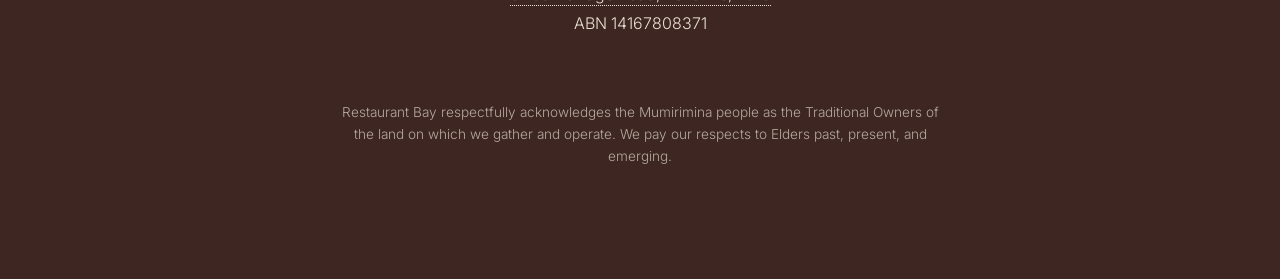
==== commit 070c0fa6: "Add files via upload" ====
--- a/index.html
+++ b/index.html
@@ -105,7 +105,7 @@
             <nav class="footer-nav">
                 <a href="gallery.html">Gallery</a>
                 <a href="contact.html">Contact</a>
-                <a href="https://www.instagram.com/bay_by_abundance/" target="_blank">Instagram</a>
+                <a href="https://www.instagram.com/bay_bellerive/" target="_blank">Instagram</a>
                 <a href="privacy.html">Privacy Policy</a>
             </nav>
             <div style="margin-bottom: 2rem;">
--- a/styles.css
+++ b/styles.css
@@ -78,10 +78,11 @@
 }
 
 .nav-links a {
-    font-size: 0.85rem;
+    font-size: 0.95rem;
     letter-spacing: 0.15em;
     text-transform: uppercase;
     font-weight: 400;
+    padding: 0.5rem;
 }
 
 .nav-links a::after {
@@ -495,13 +496,14 @@
     }
 
     .nav-links {
-        gap: 0.8rem 1.2rem;
+        gap: 1rem 1.2rem;
         flex-wrap: wrap;
         justify-content: center;
     }
 
     .nav-links a {
-        font-size: 0.75rem;
+        font-size: 0.9rem;
         letter-spacing: 0.1em;
-    }
-}
+        padding: 0.5rem;
+    }
+}
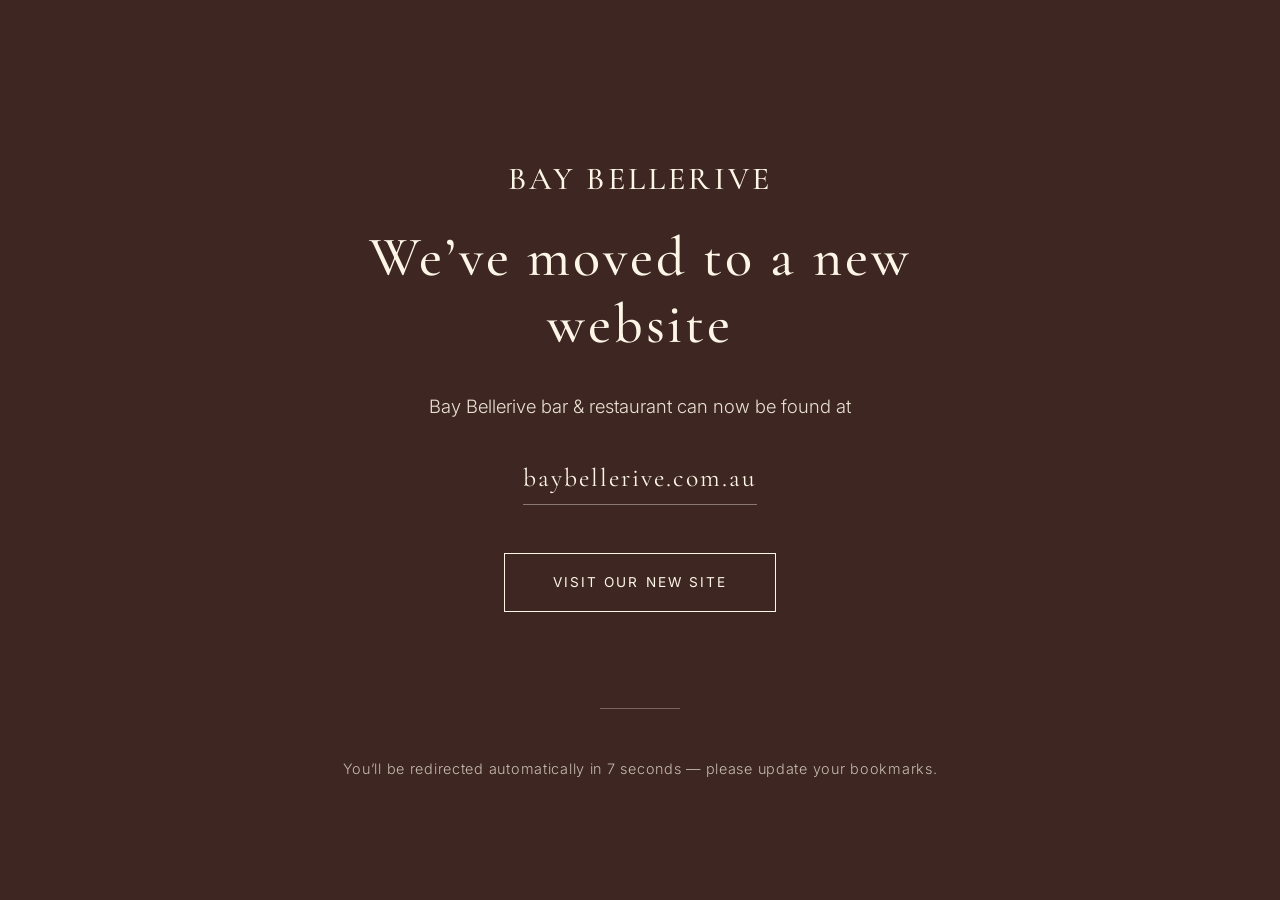
==== commit 432c3874: "Redirect to baybellerive.com.au" ====
--- a/index.html
+++ b/index.html
@@ -1,124 +1,178 @@
 <!DOCTYPE html>
 <html lang="en">
 <head>
-    <meta charset="UTF-8">
-    <title>Restaurant Bay | Cafe & Dining in Bellerive, Hobart</title>
-    <link rel="canonical" href="https://restaurantbay.com.au/">
-    <link rel="preload" as="image" href="images/hero.jpg">
-    <meta name="description" content="Restaurant Bay offers an elevated dining and cafe experience on the Eastern Shore. Enjoy seasonal, locally sourced menus at the picturesque Bellerive Quay, Hobart.">
-    <meta property="og:title" content="Restaurant Bay">
-    <meta property="og:description" content="An elevated modern Australian dining and cafe experience on the Eastern Shore of Hobart.">
-    <meta property="og:image" content="https://restaurantbay.com.au/images/hero.jpg">
-    <meta property="og:url" content="https://restaurantbay.com.au">
-    <meta property="og:type" content="website">
-    <link rel="icon" type="image/svg+xml" href="images/favicon.svg">
-    <link rel="stylesheet" href="styles.css">
-    <link rel="preconnect" href="https://fonts.googleapis.com">
-    <link rel="preconnect" href="https://fonts.gstatic.com" crossorigin>
-    <link href="https://fonts.googleapis.com/css2?family=Cormorant+Garamond:wght@400;500;600&family=Inter:wght@300;400;600&display=swap" rel="stylesheet">
-    <!-- Google tag (gtag.js) -->
-    <script async src="https://www.googletagmanager.com/gtag/js?id=G-ELLNGBX186"></script>
-    <script>
-      window.dataLayer = window.dataLayer || [];
-      function gtag(){dataLayer.push(arguments);}
-      gtag('js', new Date());
+<meta charset="utf-8">
+<meta name="viewport" content="width=device-width, initial-scale=1">
+<title>Bay Bellerive has moved &mdash; baybellerive.com.au</title>
+<meta name="description" content="Bay Bellerive bar &amp; restaurant has a new website: baybellerive.com.au">
+<link rel="canonical" href="https://baybellerive.com.au/">
+<meta name="robots" content="noindex, follow">
 
-      gtag('config', 'G-ELLNGBX186');
-    </script>
-    <script type="application/ld+json">
-    {
-      "@context": "https://schema.org",
-      "@type": "Restaurant",
-      "name": "Restaurant Bay",
-      "image": "https://restaurantbay.com.au/images/hero.jpg",
-      "url": "https://restaurantbay.com.au",
-      "telephone": "+61439941839",
-      "address": {
-        "@type": "PostalAddress",
-        "streetAddress": "31 Cambridge Road",
-        "addressLocality": "Bellerive",
-        "addressRegion": "TAS",
-        "postalCode": "7018",
-        "addressCountry": "AU"
-      },
-      "servesCuisine": "Modern Australian",
-      "priceRange": "$$$",
-      "openingHoursSpecification": [
-        {
-          "@type": "OpeningHoursSpecification",
-          "dayOfWeek": ["Monday", "Tuesday", "Wednesday", "Thursday", "Friday", "Saturday", "Sunday"],
-          "opens": "08:00",
-          "closes": "14:00"
-        },
-        {
-          "@type": "OpeningHoursSpecification",
-          "dayOfWeek": ["Thursday", "Friday", "Saturday"],
-          "opens": "17:30",
-          "closes": "21:00"
-        }
-      ]
-    }
-    </script>
+<!-- Fallback redirect for browsers without JavaScript -->
+<meta http-equiv="refresh" content="8; url=https://baybellerive.com.au/">
+
+<link rel="preconnect" href="https://fonts.googleapis.com">
+<link rel="preconnect" href="https://fonts.gstatic.com" crossorigin>
+<link href="https://fonts.googleapis.com/css2?family=Cormorant+Garamond:wght@400;500&family=Inter:wght@300;400;600&display=swap" rel="stylesheet">
+
+<style>
+  /* Subset of the Bay Bellerive site stylesheet, inlined so this page
+     works as a standalone drop-in on the old domain. */
+  :root {
+      --bg-color: #3e2723;              /* Chocolate brown */
+      --text-color: #fdf5e6;            /* Warm cream/beige */
+      --font-family-body: 'Inter', sans-serif;
+      --font-family-heading: 'Cormorant Garamond', serif;
+      --transition-speed: 0.3s;
+  }
+
+  * { margin: 0; padding: 0; box-sizing: border-box; }
+
+  body {
+      background-color: var(--bg-color);
+      color: var(--text-color);
+      font-family: var(--font-family-body);
+      line-height: 1.8;
+      -webkit-font-smoothing: antialiased;
+      -moz-osx-font-smoothing: grayscale;
+      min-height: 100vh;
+      display: flex;
+      flex-direction: column;
+      justify-content: center;
+  }
+
+  a { color: var(--text-color); text-decoration: none; position: relative; }
+
+  h1, h2, .logo {
+      font-family: var(--font-family-heading);
+      font-weight: 500;
+      letter-spacing: 0.05em;
+      margin-bottom: 2rem;
+  }
+
+  .logo {
+      font-size: 2rem;
+      margin-bottom: 1rem;
+      letter-spacing: 0.1em;
+      text-transform: uppercase;
+  }
+
+  h2 { font-size: 3.5rem; line-height: 1.2; }
+
+  p {
+      margin-bottom: 2rem;
+      font-size: 1.15rem;
+      font-weight: 300;
+      color: rgba(253, 245, 230, 0.9);
+  }
+
+  .centered-section {
+      padding: 6rem 2rem;
+      text-align: center;
+      max-width: 800px;
+      margin: 0 auto;
+  }
+
+  .new-site {
+      font-family: var(--font-family-heading);
+      font-size: 1.6rem;
+      letter-spacing: 0.08em;
+      display: inline-block;
+      margin-bottom: 1rem;
+      border-bottom: 1px solid rgba(253, 245, 230, 0.4);
+      padding-bottom: 0.2rem;
+      transition: border-color var(--transition-speed) ease;
+  }
+
+  .new-site:hover { border-bottom-color: var(--text-color); }
+
+  .btn {
+      display: inline-block;
+      padding: 1rem 3rem;
+      border: 1px solid var(--text-color);
+      text-transform: uppercase;
+      letter-spacing: 0.15em;
+      font-size: 0.85rem;
+      transition: all var(--transition-speed) ease;
+      margin-top: 2rem;
+      font-family: var(--font-family-body);
+  }
+
+  .btn:hover, .btn:focus {
+      background-color: var(--text-color);
+      color: var(--bg-color);
+  }
+
+  .footer {
+      padding: 3rem 2rem 4rem;
+      text-align: center;
+      position: relative;
+  }
+
+  .footer::before {
+      content: '';
+      position: absolute;
+      top: 0;
+      left: 50%;
+      transform: translateX(-50%);
+      width: 80px;
+      height: 1px;
+      background-color: rgba(253, 245, 230, 0.3);
+  }
+
+  .footer p {
+      font-size: 0.9rem;
+      letter-spacing: 0.05em;
+      margin-bottom: 0;
+      opacity: 0.8;
+  }
+
+  /* Animations */
+  .fade-in { opacity: 0; animation: fadeIn 1.5s ease forwards; }
+  @keyframes fadeIn { from { opacity: 0; } to { opacity: 1; } }
+
+  @media (max-width: 900px) {
+      h2 { font-size: 2.5rem; }
+      .centered-section { padding: 4rem 1.5rem; }
+      .logo { font-size: 1.6rem; margin-bottom: 0.8rem; }
+      .new-site { font-size: 1.3rem; }
+      .btn { padding: 1rem 1.5rem; width: 100%; }
+  }
+
+  @media (prefers-reduced-motion: reduce) {
+      .fade-in { animation: none; opacity: 1; }
+  }
+</style>
 </head>
 <body>
-    <header class="navbar fade-in">
-        <a href="index.html" class="logo">RESTAURANT BAY</a>
-        <nav class="nav-links">
-            <a href="index.html#about">ABOUT</a>
-            <a href="reservations.html">RESERVATIONS</a>
-            <a href="menu.html">MENU</a>
-            <a href="private-events.html">PRIVATE EVENTS</a>
-            <a href="vouchers.html">GIFT CARDS</a>
-        </nav>
-    </header>
 
-    <main>
-        <section id="hero" class="hero fade-in">
-            <img src="images/hero.jpg" alt="Elegant waterfront dining experience at Restaurant Bay in Bellerive, Hobart" class="hero-img">
-        </section>
+  <main class="centered-section fade-in">
+    <div class="logo">Bay Bellerive</div>
+    <h2>We&rsquo;ve moved to a new website</h2>
+    <p>Bay Bellerive bar &amp; restaurant can now be found at</p>
+    <a class="new-site" href="https://baybellerive.com.au/">baybellerive.com.au</a>
+    <br>
+    <a class="btn" href="https://baybellerive.com.au/">Visit our new site</a>
+  </main>
 
-        <section id="about" class="single-column fade-in-up">
-            <div class="text-block">
-                <h2>Our Philosophy</h2>
-                <p>At Restaurant Bay, we believe the Eastern Shore deserves a little more greatness. Great food, exceptional drinks, a stunning location, and of course fantastic company. Drawing on 12 years of experience operating Abundance on the Quay, we've built a space that brings that vision to life. Our menu balances timeless and perfected classics with exciting new flavours, giving you a dining experience that is both familiar and fresh.</p>
-            </div>
-        </section>
+  <footer class="footer">
+    <p>You&rsquo;ll be redirected automatically in <span id="countdown">8</span> seconds &mdash; please update your bookmarks.</p>
+  </footer>
 
-        <section class="image-break fade-in-up">
-            <img src="images/about1.jpg" alt="Warm and inviting dining room interior at Restaurant Bay on the Eastern Shore" class="portrait-img" loading="lazy">
-            <img src="images/about2.jpg" alt="Close up detail of beautifully plated modern Australian cuisine at Restaurant Bay" class="portrait-img" loading="lazy">
-        </section>
-
-        <section id="about-owners" class="single-column fade-in-up">
-            <div class="text-block">
-                <h2>About the Owners</h2>
-                <p>In 2014, Hannah and Adrian embarked on their first culinary venture, opening the beloved café, <em>Abundance on the Quay</em>. Over the ensuing years, they carefully nurtured the business into a flourishing and vibrant cornerstone of the community, all while raising their two sons, Will and Isaac.</p>
-                <p>By 2025, Hannah and Adrian felt ready to embrace a new challenge and elevate their offering. Situated in the picturesque Bellerive Quay on Hobart's Eastern Shore, they began laying the groundwork for a fully realized restaurant. Designed meticulously from the ground up, Adrian personally drove the construction and custom fit-out of the space. In late 2025, <em>Restaurant Bay</em> officially opened its doors, bringing their long-held vision of an elegant, deeply personal dining experience to life.</p>
-                
-            </div>
-        </section>
-
-    </main>
-
-    <footer id="contact" class="footer fade-in-up">
-        <div class="footer-minimal">
-            <nav class="footer-nav">
-                <a href="gallery.html">Gallery</a>
-                <a href="contact.html">Contact</a>
-                <a href="https://www.instagram.com/bay_bellerive/" target="_blank">Instagram</a>
-                <a href="privacy.html">Privacy Policy</a>
-            </nav>
-            <div style="margin-bottom: 2rem;">
-                <p><strong>Hours</strong></p>
-                <p>Brunch: 7 Days, 8:00am — 2:00pm<br>
-                Dinner: Coming Soon</p>
-            </div>
-            <p><a href="https://www.google.com/maps/search/?api=1&query=31+Cambridge+Road,+Bellerive,+TAS+7018" target="_blank" style="color: inherit; text-decoration: none; border-bottom: 1px dotted currentColor; padding-bottom: 1px; transition: opacity 0.2s;" onmouseover="this.style.opacity='0.7'" onmouseout="this.style.opacity='1'">31 Cambridge Road, Bellerive, 7018</a><br>
-            ABN 14167808371</p>
-            <p style="margin-top: 4rem; font-size: 0.85rem; opacity: 0.7; max-width: 600px; margin-left: auto; margin-right: auto; line-height: 1.6;">Restaurant Bay respectfully acknowledges the Mumirimina people as the Traditional Owners of the land on which we gather and operate. We pay our respects to Elders past, present, and emerging.</p>
-        </div>
-    </footer>
-
-    <script src="script.js"></script>
+<script>
+  (function () {
+    var target = "https://baybellerive.com.au/";
+    var seconds = 8;
+    var el = document.getElementById("countdown");
+    var timer = setInterval(function () {
+      seconds--;
+      if (el) { el.textContent = seconds < 0 ? 0 : seconds; }
+      if (seconds <= 0) {
+        clearInterval(timer);
+        window.location.replace(target);
+      }
+    }, 1000);
+  })();
+</script>
 </body>
 </html>
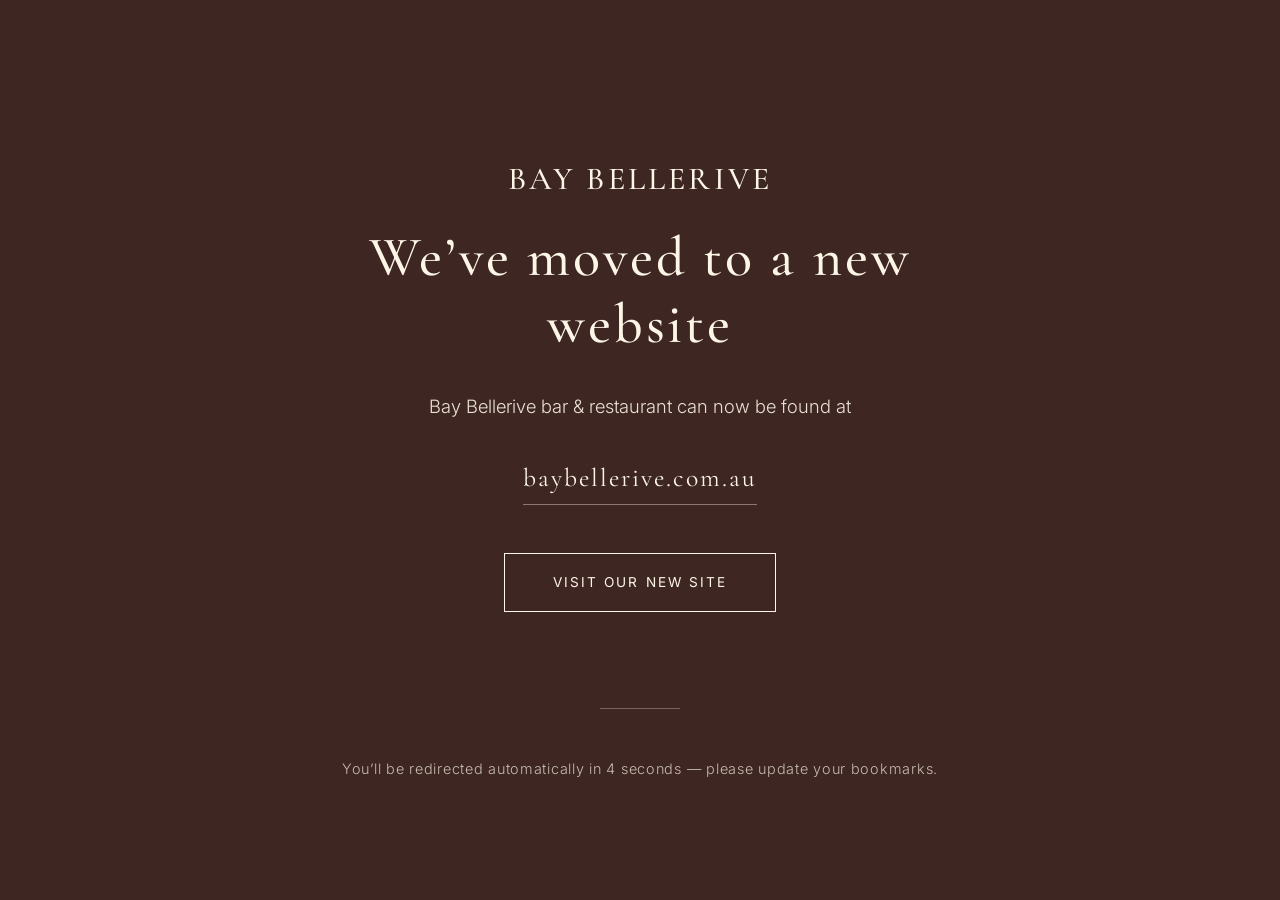
==== commit 78d63fd4: "Update index.html redirecting time" ====
--- a/index.html
+++ b/index.html
@@ -162,7 +162,7 @@
 <script>
   (function () {
     var target = "https://baybellerive.com.au/";
-    var seconds = 8;
+    var seconds = 5;
     var el = document.getElementById("countdown");
     var timer = setInterval(function () {
       seconds--;
